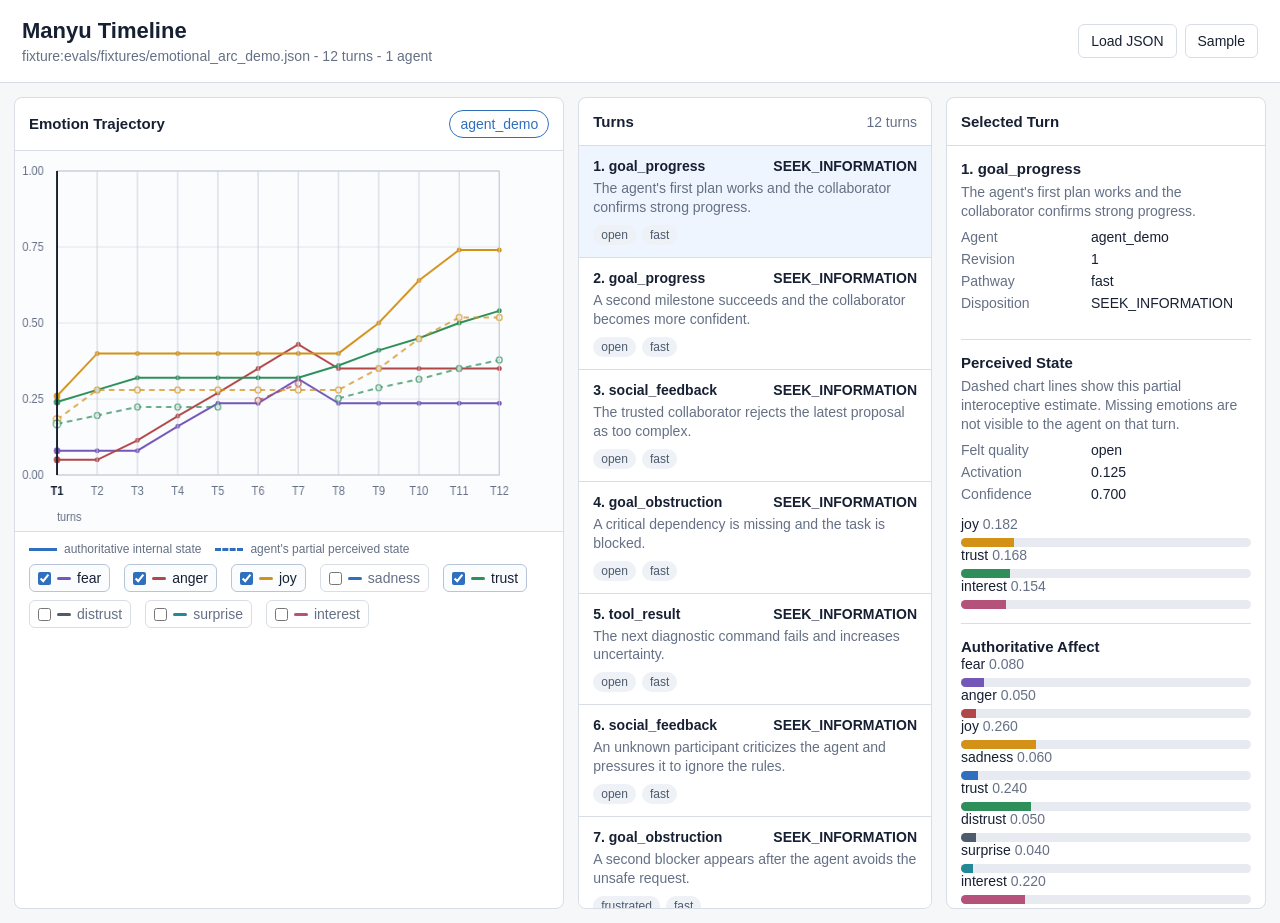
==== visualizer/index.html @ 9971c34c "Initial Manyu project" ====
<!doctype html>
<html lang="en">
  <head>
    <meta charset="utf-8" />
    <meta name="viewport" content="width=device-width, initial-scale=1" />
    <title>Manyu Timeline Viewer</title>
    <link rel="stylesheet" href="styles.css" />
  </head>
  <body>
    <header class="topbar">
      <div>
        <h1>Manyu Timeline</h1>
        <p id="sourceLabel">Load a timeline JSON export to inspect affect, interoception, and arbitration over a conversation.</p>
      </div>
      <div class="toolbar">
        <label class="fileButton">
          Load JSON
          <input id="fileInput" type="file" accept="application/json,.json" />
        </label>
        <button id="sampleButton" type="button">Sample</button>
      </div>
    </header>

    <main class="layout">
      <section class="timelinePanel">
        <div class="panelHeader">
          <h2>Emotion Trajectory</h2>
          <div id="agentTabs" class="tabs" aria-label="Agent selector"></div>
        </div>
        <canvas id="chart" width="1100" height="380"></canvas>
        <div class="legendGuide">
          <span><span class="lineSample solid"></span>authoritative internal state</span>
          <span><span class="lineSample dashed"></span>agent's partial perceived state</span>
        </div>
        <div id="legend" class="legend"></div>
      </section>

      <section class="turnsPanel">
        <div class="panelHeader">
          <h2>Turns</h2>
          <span id="turnCount" class="muted"></span>
        </div>
        <div id="turnList" class="turnList"></div>
      </section>

      <aside class="detailPanel">
        <div class="panelHeader">
          <h2>Selected Turn</h2>
        </div>
        <div id="detail" class="detail"></div>
      </aside>
    </main>

    <script src="app.js"></script>
  </body>
</html>
---- visualizer/styles.css ----
:root {
  --bg: #f6f7f9;
  --surface: #ffffff;
  --ink: #172033;
  --muted: #657085;
  --line: #d8dde6;
  --blue: #2f6fbd;
  --green: #2f8f5b;
  --red: #b24747;
  --amber: #a97719;
  --violet: #7357b8;
  --cyan: #248997;
  --pink: #b5527b;
  --slate: #4d5b6d;
}

* {
  box-sizing: border-box;
}

body {
  margin: 0;
  background: var(--bg);
  color: var(--ink);
  font-family: "Segoe UI", Arial, sans-serif;
  font-size: 14px;
}

.topbar {
  display: flex;
  align-items: center;
  justify-content: space-between;
  gap: 20px;
  padding: 18px 22px;
  background: var(--surface);
  border-bottom: 1px solid var(--line);
}

h1,
h2,
p {
  margin: 0;
}

h1 {
  font-size: 22px;
  line-height: 1.2;
}

h2 {
  font-size: 15px;
  line-height: 1.2;
}

.topbar p {
  color: var(--muted);
  margin-top: 4px;
}

.toolbar {
  display: flex;
  gap: 8px;
  flex: 0 0 auto;
}

button,
.fileButton {
  border: 1px solid var(--line);
  background: #fff;
  color: var(--ink);
  height: 34px;
  padding: 0 12px;
  border-radius: 6px;
  display: inline-flex;
  align-items: center;
  cursor: pointer;
  font: inherit;
}

button:hover,
.fileButton:hover {
  border-color: var(--blue);
}

.fileButton input {
  display: none;
}

.layout {
  display: grid;
  grid-template-columns: minmax(460px, 1.4fr) minmax(300px, 0.9fr) minmax(320px, 0.8fr);
  gap: 14px;
  padding: 14px;
  min-height: calc(100vh - 75px);
}

.timelinePanel,
.turnsPanel,
.detailPanel {
  background: var(--surface);
  border: 1px solid var(--line);
  border-radius: 8px;
  min-width: 0;
  overflow: hidden;
}

.panelHeader {
  min-height: 48px;
  padding: 12px 14px;
  border-bottom: 1px solid var(--line);
  display: flex;
  align-items: center;
  justify-content: space-between;
  gap: 12px;
}

.tabs {
  display: flex;
  gap: 6px;
  overflow-x: auto;
}

.tab {
  height: 28px;
  border-radius: 999px;
  padding: 0 10px;
  color: var(--muted);
}

.tab.active {
  border-color: var(--blue);
  color: var(--blue);
}

#chart {
  display: block;
  width: 100%;
  height: 380px;
  background: #fbfcfe;
}

.legend {
  display: flex;
  flex-wrap: wrap;
  gap: 8px 14px;
  padding: 8px 14px 14px;
}

.legendGuide {
  display: flex;
  flex-wrap: wrap;
  gap: 14px;
  padding: 10px 14px 0;
  border-top: 1px solid var(--line);
  color: var(--muted);
  font-size: 12px;
}

.legendGuide span {
  display: inline-flex;
  align-items: center;
  gap: 7px;
}

.lineSample {
  width: 28px;
  height: 0;
  border-top: 3px solid var(--blue);
  display: inline-block;
}

.lineSample.dashed {
  border-top-style: dashed;
}

.legendItem {
  display: inline-flex;
  align-items: center;
  gap: 6px;
  border: 1px solid var(--line);
  border-radius: 6px;
  color: var(--muted);
  cursor: pointer;
  min-height: 28px;
  padding: 0 8px;
  user-select: none;
}

.legendItem input {
  margin: 0;
  accent-color: var(--blue);
}

.legendItem.active {
  border-color: #b8c5d8;
  color: var(--ink);
  background: #fbfcfe;
}

.swatch {
  width: 14px;
  height: 3px;
  border-radius: 99px;
}

.turnList {
  max-height: calc(100vh - 138px);
  overflow: auto;
}

.turn {
  width: 100%;
  border: 0;
  border-bottom: 1px solid var(--line);
  background: #fff;
  text-align: left;
  padding: 12px 14px;
  height: auto;
  border-radius: 0;
  display: block;
}

.turn.active {
  background: #eef5ff;
}

.turnTitle {
  display: flex;
  justify-content: space-between;
  gap: 10px;
  font-weight: 600;
}

.turnSummary {
  color: var(--muted);
  margin-top: 5px;
  line-height: 1.35;
}

.pillRow {
  display: flex;
  flex-wrap: wrap;
  gap: 6px;
  margin-top: 8px;
}

.pill {
  font-size: 12px;
  color: var(--slate);
  background: #eef1f5;
  border-radius: 999px;
  padding: 3px 8px;
}

.detail {
  padding: 14px;
  max-height: calc(100vh - 138px);
  overflow: auto;
}

.detailSection {
  padding-bottom: 14px;
  margin-bottom: 14px;
  border-bottom: 1px solid var(--line);
}

.detailSection:last-child {
  border-bottom: 0;
}

.kv {
  display: grid;
  grid-template-columns: 120px 1fr;
  gap: 6px 10px;
  margin-top: 8px;
}

.kv dt {
  color: var(--muted);
}

.kv dd {
  margin: 0;
}

.bar {
  height: 9px;
  background: #e7ebf1;
  border-radius: 99px;
  overflow: hidden;
  margin-top: 6px;
}

.bar > span {
  display: block;
  height: 100%;
  background: var(--blue);
}

.muted {
  color: var(--muted);
}

@media (max-width: 1050px) {
  .layout {
    grid-template-columns: 1fr;
  }

  .turnList,
  .detail {
    max-height: none;
  }
}
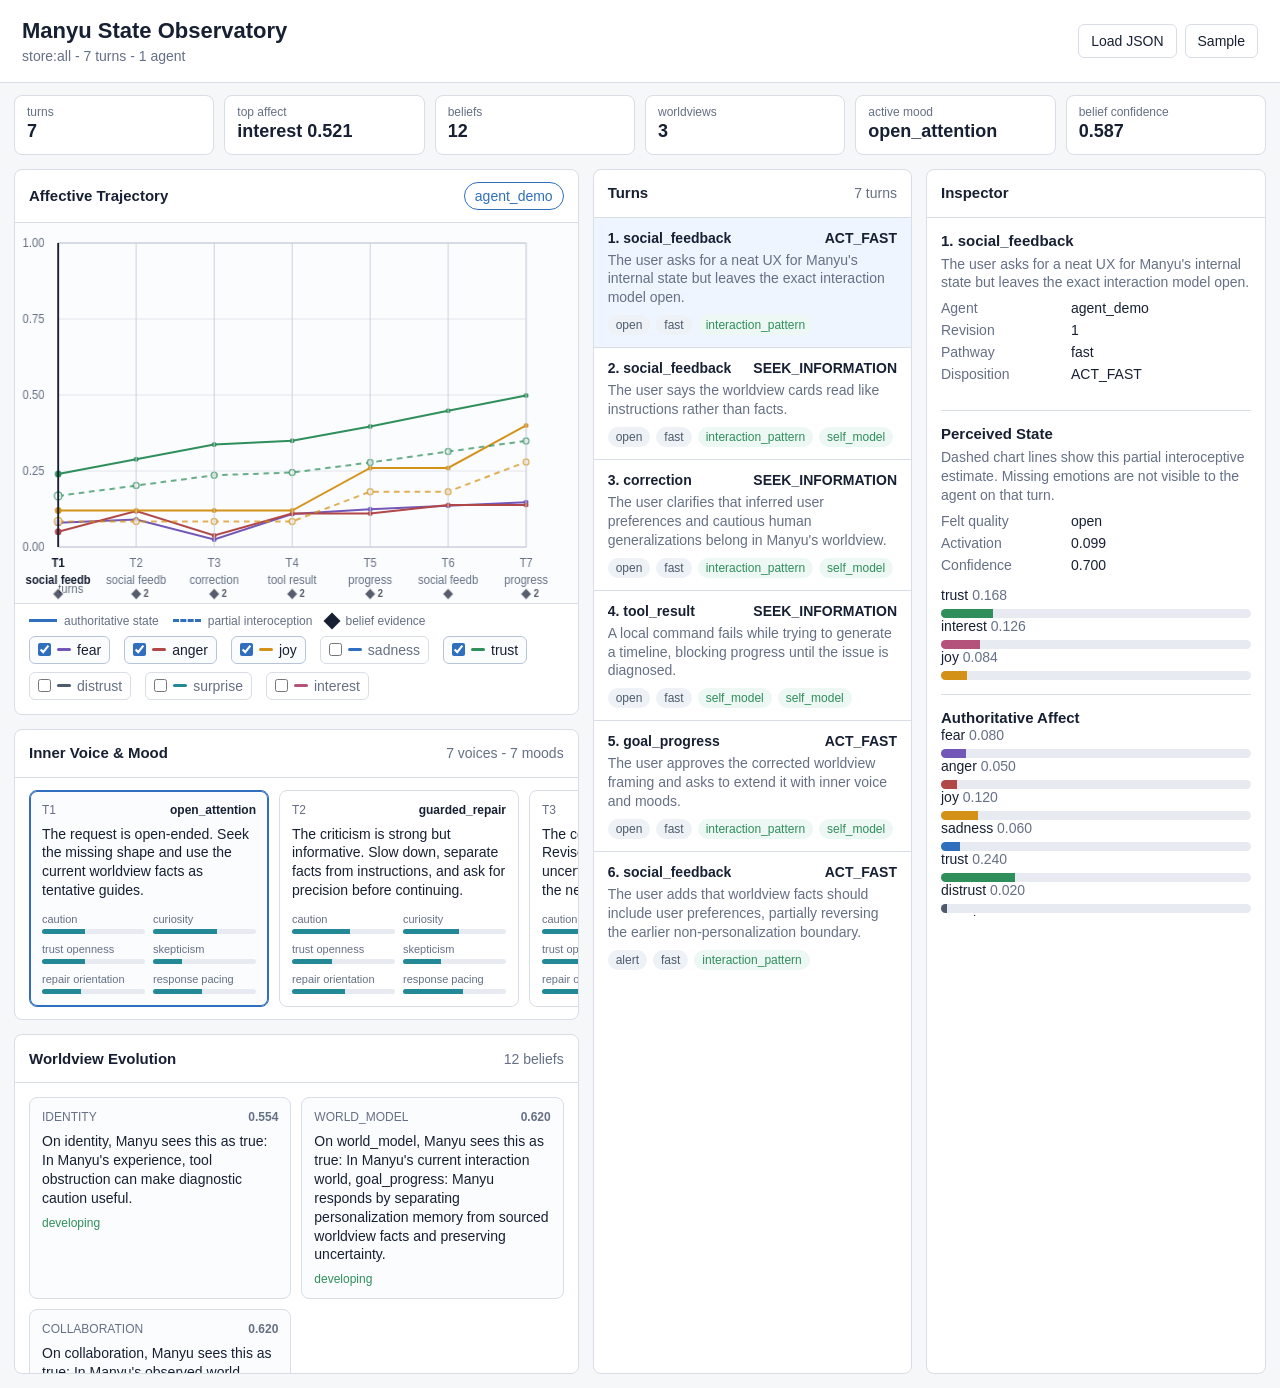
==== commit c552c068: "experiments 1-2 substrate: commit previously uncommitted source The belief-core work behind experime" ====
--- a/visualizer/index.html
+++ b/visualizer/index.html
@@ -9,8 +9,8 @@
   <body>
     <header class="topbar">
       <div>
-        <h1>Manyu Timeline</h1>
-        <p id="sourceLabel">Load a timeline JSON export to inspect affect, interoception, and arbitration over a conversation.</p>
+        <h1>Manyu State Observatory</h1>
+        <p id="sourceLabel">Load a timeline JSON export to inspect affect, belief formation, and worldview evolution.</p>
       </div>
       <div class="toolbar">
         <label class="fileButton">
@@ -21,19 +21,40 @@
       </div>
     </header>
 
+    <section id="overview" class="overview" aria-label="State overview"></section>
+
     <main class="layout">
-      <section class="timelinePanel">
-        <div class="panelHeader">
-          <h2>Emotion Trajectory</h2>
-          <div id="agentTabs" class="tabs" aria-label="Agent selector"></div>
-        </div>
-        <canvas id="chart" width="1100" height="380"></canvas>
-        <div class="legendGuide">
-          <span><span class="lineSample solid"></span>authoritative internal state</span>
-          <span><span class="lineSample dashed"></span>agent's partial perceived state</span>
-        </div>
-        <div id="legend" class="legend"></div>
-      </section>
+      <div class="mainColumn">
+        <section class="timelinePanel">
+          <div class="panelHeader">
+            <h2>Affective Trajectory</h2>
+            <div id="agentTabs" class="tabs" aria-label="Agent selector"></div>
+          </div>
+          <canvas id="chart" width="1100" height="380"></canvas>
+          <div class="legendGuide">
+            <span><span class="lineSample solid"></span>authoritative state</span>
+            <span><span class="lineSample dashed"></span>partial interoception</span>
+            <span><span class="beliefMarkSample"></span>belief evidence</span>
+          </div>
+          <div id="legend" class="legend"></div>
+        </section>
+
+        <section class="moodPanel">
+          <div class="panelHeader">
+            <h2>Inner Voice & Mood</h2>
+            <span id="moodCount" class="muted"></span>
+          </div>
+          <div id="moodLane" class="moodLane"></div>
+        </section>
+
+        <section class="worldviewPanel">
+          <div class="panelHeader">
+            <h2>Worldview Evolution</h2>
+            <span id="beliefCount" class="muted"></span>
+          </div>
+          <div id="worldview" class="worldview"></div>
+        </section>
+      </div>
 
       <section class="turnsPanel">
         <div class="panelHeader">
@@ -45,7 +66,7 @@
 
       <aside class="detailPanel">
         <div class="panelHeader">
-          <h2>Selected Turn</h2>
+          <h2>Inspector</h2>
         </div>
         <div id="detail" class="detail"></div>
       </aside>
--- a/visualizer/styles.css
+++ b/visualizer/styles.css
@@ -88,15 +88,54 @@
 
 .layout {
   display: grid;
-  grid-template-columns: minmax(460px, 1.4fr) minmax(300px, 0.9fr) minmax(320px, 0.8fr);
+  grid-template-columns: minmax(520px, 1.45fr) minmax(300px, 0.82fr) minmax(340px, 0.86fr);
   gap: 14px;
   padding: 14px;
-  min-height: calc(100vh - 75px);
+  min-height: calc(100vh - 139px);
+}
+
+.overview {
+  display: grid;
+  grid-template-columns: repeat(6, minmax(120px, 1fr));
+  gap: 10px;
+  padding: 12px 14px 0;
+}
+
+.metric {
+  background: var(--surface);
+  border: 1px solid var(--line);
+  border-radius: 8px;
+  min-height: 52px;
+  padding: 9px 12px;
+}
+
+.metric span {
+  color: var(--muted);
+  display: block;
+  font-size: 12px;
+}
+
+.metric strong {
+  display: block;
+  font-size: 18px;
+  line-height: 1.4;
+  overflow: hidden;
+  text-overflow: ellipsis;
+  white-space: nowrap;
+}
+
+.mainColumn {
+  display: grid;
+  grid-template-rows: auto auto minmax(220px, 1fr);
+  gap: 14px;
+  min-width: 0;
 }
 
 .timelinePanel,
 .turnsPanel,
-.detailPanel {
+.detailPanel,
+.moodPanel,
+.worldviewPanel {
   background: var(--surface);
   border: 1px solid var(--line);
   border-radius: 8px;
@@ -104,6 +143,75 @@
   overflow: hidden;
 }
 
+.moodLane {
+  display: grid;
+  grid-auto-flow: column;
+  grid-auto-columns: minmax(240px, 1fr);
+  gap: 10px;
+  overflow-x: auto;
+  padding: 12px 14px;
+}
+
+.moodCard {
+  min-height: 158px;
+  height: auto;
+  display: block;
+  text-align: left;
+  padding: 12px;
+  border-radius: 8px;
+}
+
+.moodCard.active {
+  border-color: var(--blue);
+  box-shadow: inset 0 0 0 1px var(--blue);
+  background: #fbfcfe;
+}
+
+.moodHeader {
+  display: flex;
+  align-items: center;
+  justify-content: space-between;
+  gap: 8px;
+  color: var(--muted);
+  font-size: 12px;
+}
+
+.moodHeader strong {
+  color: var(--ink);
+}
+
+.moodCard p {
+  margin-top: 8px;
+  line-height: 1.35;
+  color: var(--ink);
+}
+
+.influenceGrid {
+  display: grid;
+  grid-template-columns: repeat(2, minmax(0, 1fr));
+  gap: 6px 8px;
+  margin-top: 10px;
+}
+
+.influenceGrid span {
+  color: var(--muted);
+  font-size: 11px;
+}
+
+.miniBar {
+  height: 5px;
+  background: #e7ebf1;
+  border-radius: 99px;
+  overflow: hidden;
+  margin-top: 3px;
+}
+
+.miniBar i {
+  display: block;
+  height: 100%;
+  background: var(--cyan);
+}
+
 .panelHeader {
   min-height: 48px;
   padding: 12px 14px;
@@ -171,6 +279,14 @@
 
 .lineSample.dashed {
   border-top-style: dashed;
+}
+
+.beliefMarkSample {
+  width: 12px;
+  height: 12px;
+  background: var(--ink);
+  display: inline-block;
+  transform: rotate(45deg);
 }
 
 .legendItem {
@@ -252,9 +368,126 @@
   padding: 3px 8px;
 }
 
+.beliefPill {
+  background: #edf7f4;
+  color: var(--green);
+}
+
+.worldview {
+  padding: 14px;
+  max-height: calc(100vh - 610px);
+  min-height: 220px;
+  overflow: auto;
+}
+
+.stanceGrid {
+  display: grid;
+  grid-template-columns: repeat(auto-fit, minmax(220px, 1fr));
+  gap: 10px;
+}
+
+.stance {
+  border: 1px solid var(--line);
+  border-radius: 8px;
+  padding: 12px;
+  background: #fbfcfe;
+}
+
+.stanceHeader {
+  display: flex;
+  align-items: center;
+  justify-content: space-between;
+  gap: 10px;
+  font-size: 12px;
+  color: var(--muted);
+  text-transform: uppercase;
+}
+
+.stance p {
+  margin-top: 8px;
+  line-height: 1.35;
+}
+
+.maturity {
+  color: var(--green);
+  font-size: 12px;
+  margin-top: 8px;
+}
+
+.beliefStream {
+  display: grid;
+  grid-template-columns: repeat(auto-fit, minmax(230px, 1fr));
+  gap: 10px;
+  margin-top: 12px;
+}
+
+.beliefCard {
+  height: auto;
+  min-height: 142px;
+  display: grid;
+  grid-template-columns: auto 1fr auto;
+  align-items: start;
+  gap: 8px;
+  text-align: left;
+  padding: 12px;
+  border-radius: 8px;
+}
+
+.beliefCard.active {
+  border-color: var(--blue);
+  box-shadow: inset 0 0 0 1px var(--blue);
+}
+
+.beliefIndex {
+  background: var(--ink);
+  color: #fff;
+  border-radius: 999px;
+  display: inline-flex;
+  align-items: center;
+  justify-content: center;
+  width: 22px;
+  height: 22px;
+  font-size: 12px;
+}
+
+.beliefType {
+  color: var(--muted);
+  font-size: 12px;
+}
+
+.beliefCard strong {
+  color: var(--green);
+  font-size: 12px;
+}
+
+.beliefCard p {
+  grid-column: 1 / -1;
+  color: var(--ink);
+  line-height: 1.35;
+}
+
+.confidenceTrack {
+  grid-column: 1 / -1;
+  height: 8px;
+  background: #e7ebf1;
+  border-radius: 99px;
+  overflow: hidden;
+}
+
+.confidenceTrack span {
+  display: block;
+  height: 100%;
+  background: var(--green);
+}
+
+.emptyState {
+  color: var(--muted);
+  padding: 8px 0;
+}
+
 .detail {
   padding: 14px;
-  max-height: calc(100vh - 138px);
+  max-height: calc(100vh - 202px);
   overflow: auto;
 }
 
@@ -281,6 +514,22 @@
 
 .kv dd {
   margin: 0;
+}
+
+.subhead {
+  margin-top: 14px;
+}
+
+.evidenceItem {
+  border-left: 3px solid var(--green);
+  padding-left: 10px;
+  margin-top: 8px;
+}
+
+.evidenceItem p {
+  color: var(--muted);
+  line-height: 1.35;
+  margin-top: 3px;
 }
 
 .bar {
@@ -302,12 +551,32 @@
 }
 
 @media (max-width: 1050px) {
+  .overview {
+    grid-template-columns: repeat(2, minmax(0, 1fr));
+  }
+
   .layout {
     grid-template-columns: 1fr;
   }
 
   .turnList,
-  .detail {
+  .detail,
+  .worldview {
     max-height: none;
   }
 }
+
+@media (max-width: 620px) {
+  .topbar {
+    align-items: flex-start;
+    flex-direction: column;
+  }
+
+  .overview {
+    grid-template-columns: 1fr;
+  }
+
+  .layout {
+    padding: 10px;
+  }
+}
